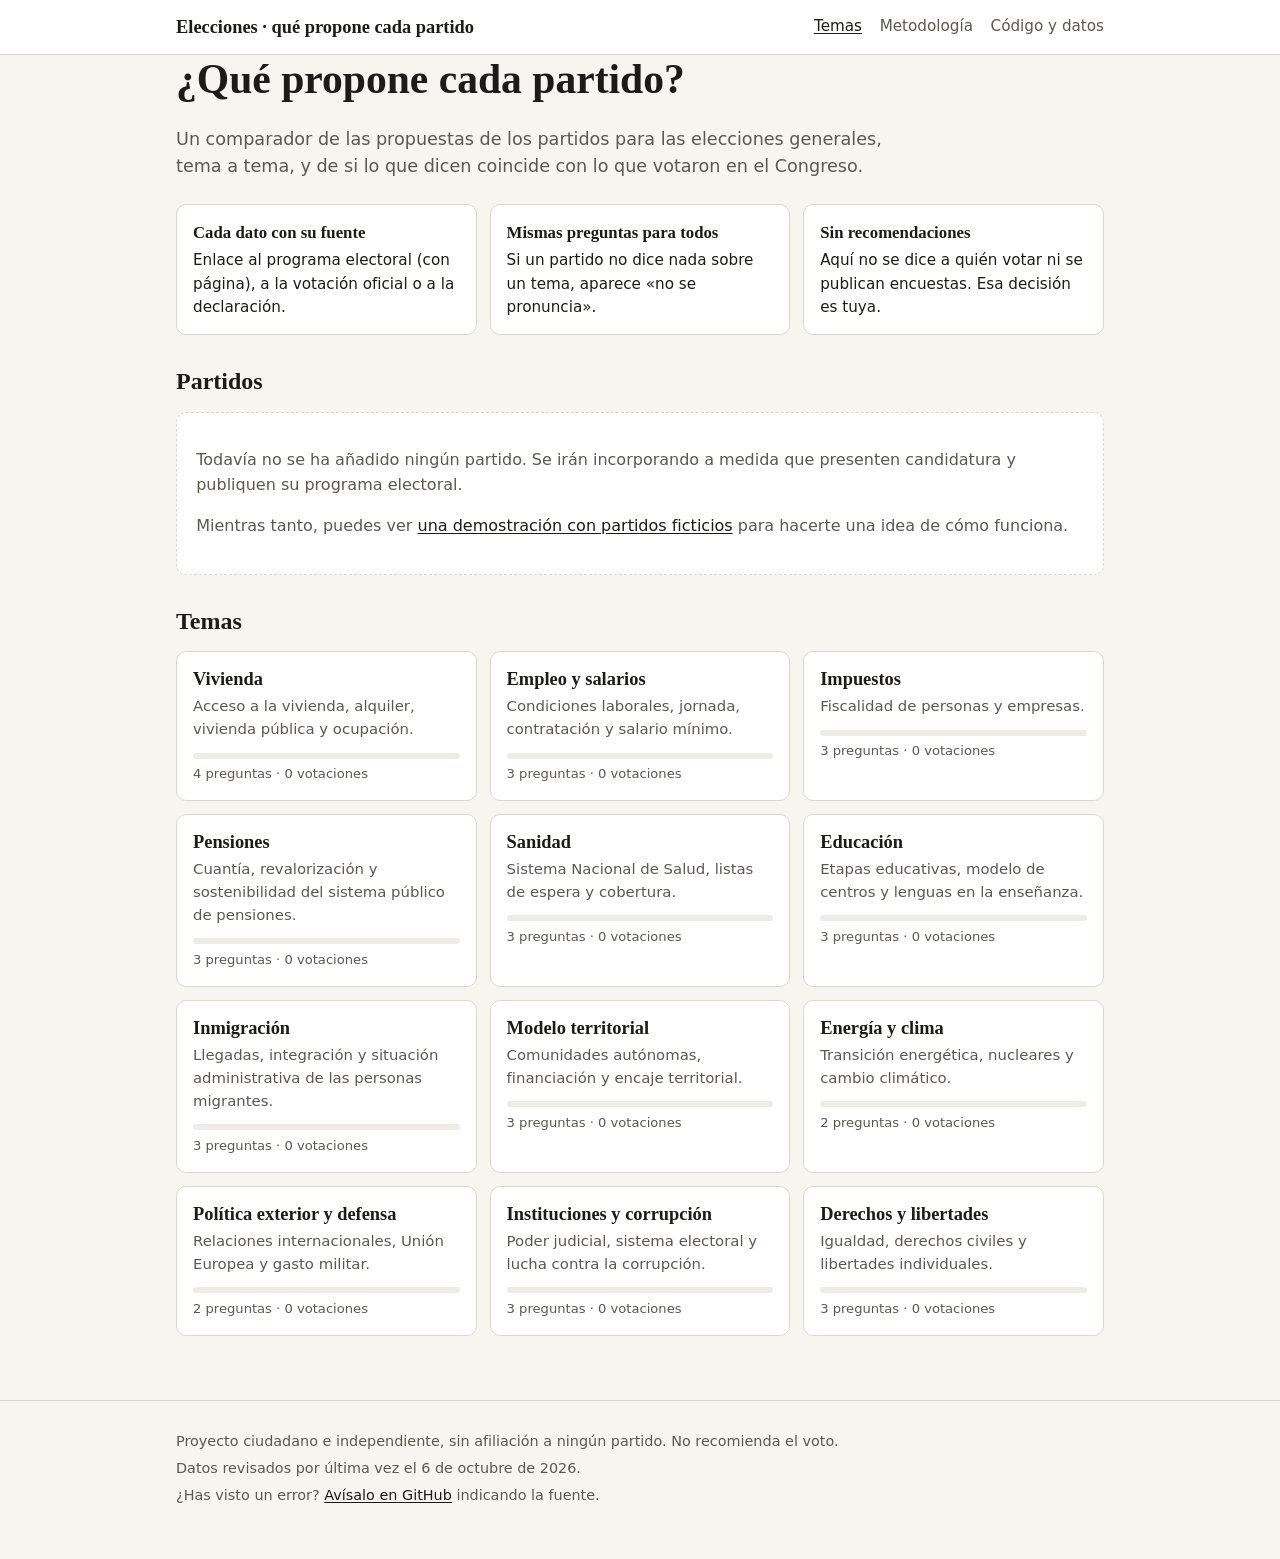
==== index.html @ b11b54ec "Esqueleto del comparador: qué proponen y dicen vs. hacen Web estática (sin dependencias externas) qu" ====
<!doctype html>
<html lang="es">
<head>
  <meta charset="utf-8">
  <meta name="viewport" content="width=device-width, initial-scale=1">
  <title>Elecciones: qué propone cada partido</title>
  <meta name="description" content="Comparador neutral de lo que proponen los partidos para las elecciones generales y de lo que votaron en el Congreso. Cada dato con su fuente.">
  <meta property="og:title" content="Elecciones: qué propone cada partido">
  <meta property="og:description" content="Qué propone cada partido, tema a tema, y si coincide con lo que votó. Cada dato con su fuente.">
  <meta name="color-scheme" content="light dark">
  <link rel="icon" href="data:image/svg+xml,%3Csvg xmlns='http://www.w3.org/2000/svg' viewBox='0 0 32 32'%3E%3Crect x='5' y='12' width='22' height='16' rx='2' fill='%23555'/%3E%3Crect x='12' y='4' width='8' height='12' fill='%23ddd' stroke='%23555' stroke-width='2'/%3E%3C/svg%3E">
  <link rel="stylesheet" href="assets/estilos.css">
  <script type="module" src="assets/app.js"></script>
</head>
<body data-pagina="portada">
  <header class="cabecera">
    <div class="contenedor">
      <a class="marca" href="index.html" data-interno>Elecciones · qué propone cada partido</a>
      <nav class="nav" aria-label="Principal">
        <a href="index.html" data-interno aria-current="page">Temas</a>
        <a href="metodologia.html" data-interno>Metodología</a>
        <a href="https://github.com/gavilanp/elecciones">Código y datos</a>
      </nav>
    </div>
  </header>

  <main class="contenedor">
    <h1>¿Qué propone cada partido?</h1>
    <p class="entradilla">Un comparador de las propuestas de los partidos para las elecciones generales, tema a tema, y de si lo que dicen coincide con lo que votaron en el Congreso.</p>
    <ul class="principios">
      <li><strong>Cada dato con su fuente</strong>Enlace al programa electoral (con página), a la votación oficial o a la declaración.</li>
      <li><strong>Mismas preguntas para todos</strong>Si un partido no dice nada sobre un tema, aparece «no se pronuncia».</li>
      <li><strong>Sin recomendaciones</strong>Aquí no se dice a quién votar ni se publican encuestas. Esa decisión es tuya.</li>
    </ul>
    <div id="contenido"><p class="cargando">Cargando…</p></div>
  </main>

  <footer class="pie">
    <div class="contenedor">
      <p>Proyecto ciudadano e independiente, sin afiliación a ningún partido. No recomienda el voto.</p>
      <p id="actualizado"></p>
      <p>¿Has visto un error? <a href="https://github.com/gavilanp/elecciones/issues">Avísalo en GitHub</a> indicando la fuente.</p>
    </div>
  </footer>
</body>
</html>
---- assets/estilos.css ----
/* Paleta deliberadamente neutra: grises y papel, sin colores asociados a partidos.
   Los únicos colores de partido son los que vienen de datos/partidos.yml. */
:root {
  --fondo: #f7f5f0;
  --superficie: #ffffff;
  --superficie-2: #efece5;
  --tinta: #1c1b19;
  --tinta-suave: #5c5850;
  --borde: #dcd7cc;
  --enlace: #1c1b19;
  --favor: #2f6b45;
  --favor-fondo: #e3efe6;
  --contra: #9a3324;
  --contra-fondo: #f6e2de;
  --matiz: #7a5a12;
  --matiz-fondo: #f4ead2;
  --nada: #6b675f;
  --nada-fondo: #ebe8e1;
  --aviso-fondo: #fff3c4;
  --aviso-borde: #d8b74a;
  --radio: 10px;
  --serif: "Iowan Old Style", "Palatino Linotype", Palatino, Georgia, serif;
  --sans: system-ui, -apple-system, "Segoe UI", Roboto, "Helvetica Neue", Arial, sans-serif;
}

@media (prefers-color-scheme: dark) {
  :root {
    --fondo: #151513;
    --superficie: #1e1d1b;
    --superficie-2: #282724;
    --tinta: #ece9e2;
    --tinta-suave: #a6a198;
    --borde: #3a3834;
    --enlace: #ece9e2;
    --favor: #8cc79f;
    --favor-fondo: #1f3326;
    --contra: #e79a8c;
    --contra-fondo: #3a2220;
    --matiz: #dcbc6e;
    --matiz-fondo: #362d17;
    --nada: #a6a198;
    --nada-fondo: #2a2926;
    --aviso-fondo: #3a3216;
    --aviso-borde: #8a7428;
  }
}

* { box-sizing: border-box; }

html { -webkit-text-size-adjust: 100%; }

body {
  margin: 0;
  background: var(--fondo);
  color: var(--tinta);
  font: 16px/1.55 var(--sans);
}

a { color: var(--enlace); text-underline-offset: 2px; }
a:hover { text-decoration-thickness: 2px; }

h1, h2, h3 { font-family: var(--serif); line-height: 1.2; margin: 0 0 .5em; }
h1 { font-size: clamp(1.8rem, 5vw, 2.6rem); }
h2 { font-size: 1.5rem; margin-top: 2rem; }
h3 { font-size: 1.15rem; }

.contenedor { max-width: 960px; margin: 0 auto; padding: 0 16px; }

/* Cabecera y pie */
.cabecera { border-bottom: 1px solid var(--borde); background: var(--superficie); }
.cabecera .contenedor { display: flex; align-items: center; justify-content: space-between; gap: 1rem; padding-block: .8rem; flex-wrap: wrap; }
.marca { font-family: var(--serif); font-weight: 700; font-size: 1.15rem; text-decoration: none; }
.nav { display: flex; gap: 1.1rem; font-size: .95rem; }
.nav a { text-decoration: none; color: var(--tinta-suave); }
.nav a:hover, .nav a[aria-current="page"] { color: var(--tinta); text-decoration: underline; }

.pie { margin-top: 4rem; border-top: 1px solid var(--borde); padding: 1.5rem 0 3rem; color: var(--tinta-suave); font-size: .9rem; }
.pie p { margin: .3rem 0; }

main { padding-top: 2rem; }

.entradilla { font-size: 1.1rem; color: var(--tinta-suave); max-width: 46rem; }

/* Avisos */
.aviso { background: var(--aviso-fondo); border: 1px solid var(--aviso-borde); border-radius: var(--radio); padding: .8rem 1rem; margin: 1rem 0; }
.aviso p { margin: .2rem 0; }
.banda-demo { background: var(--aviso-fondo); border-bottom: 1px solid var(--aviso-borde); text-align: center; padding: .5rem 16px; font-weight: 600; font-size: .95rem; }

/* Principios */
.principios { display: grid; grid-template-columns: repeat(auto-fit, minmax(200px, 1fr)); gap: .8rem; margin: 1.5rem 0; padding: 0; list-style: none; }
.principios li { background: var(--superficie); border: 1px solid var(--borde); border-radius: var(--radio); padding: .9rem 1rem; font-size: .95rem; }
.principios strong { display: block; font-family: var(--serif); font-size: 1.05rem; margin-bottom: .2rem; }

/* Rejilla de temas */
.temas { display: grid; grid-template-columns: repeat(auto-fill, minmax(260px, 1fr)); gap: .8rem; padding: 0; list-style: none; }
.tarjeta-tema { display: block; height: 100%; background: var(--superficie); border: 1px solid var(--borde); border-radius: var(--radio); padding: 1rem; text-decoration: none; transition: border-color .15s; }
.tarjeta-tema:hover { border-color: var(--tinta-suave); }
.tarjeta-tema h3 { margin-bottom: .3rem; }
.tarjeta-tema p { margin: 0 0 .7rem; color: var(--tinta-suave); font-size: .93rem; }
.progreso { height: 6px; background: var(--superficie-2); border-radius: 3px; overflow: hidden; }
.progreso span { display: block; height: 100%; background: var(--tinta-suave); }
.progreso-texto { font-size: .82rem; color: var(--tinta-suave); margin-top: .35rem; }

/* Partidos */
.partidos { display: flex; flex-wrap: wrap; gap: .5rem; padding: 0; list-style: none; }
.punto { display: inline-block; width: .7em; height: .7em; border-radius: 50%; flex: none; }

.filtro { display: flex; flex-wrap: wrap; gap: .4rem; margin: 1rem 0 0; align-items: center; }
.filtro-titulo { font-size: .85rem; color: var(--tinta-suave); margin-right: .2rem; }
.chip { display: inline-flex; align-items: center; gap: .4rem; border: 1px solid var(--borde); background: var(--superficie); color: var(--tinta); border-radius: 999px; padding: .3rem .75rem; font: inherit; font-size: .9rem; cursor: pointer; }
.chip[aria-pressed="false"] { opacity: .45; text-decoration: line-through; }
.chip:focus-visible, .tarjeta-tema:focus-visible { outline: 2px solid var(--tinta); outline-offset: 2px; }

/* Pestañas de sección dentro del tema */
.indice-tema { display: flex; gap: 1rem; flex-wrap: wrap; font-size: .95rem; margin-top: 1rem; }

/* Matriz resumen */
.matriz-envoltorio { overflow-x: auto; border: 1px solid var(--borde); border-radius: var(--radio); background: var(--superficie); margin-top: 1rem; }
.matriz { border-collapse: collapse; width: 100%; font-size: .9rem; }
.matriz th, .matriz td { padding: .55rem .6rem; border-bottom: 1px solid var(--borde); text-align: center; vertical-align: middle; }
.matriz tr:last-child td, .matriz tr:last-child th { border-bottom: 0; }
.matriz thead th { font-weight: 600; white-space: nowrap; background: var(--superficie-2); }
.matriz tbody th { text-align: left; font-weight: 400; min-width: 14rem; }
.matriz tbody th a { text-decoration: none; }
.matriz tbody th a:hover { text-decoration: underline; }

/* Insignias de postura / voto */
.insignia { display: inline-flex; align-items: center; gap: .3rem; padding: .12rem .55rem; border-radius: 999px; font-size: .82rem; font-weight: 600; white-space: nowrap; }
.insignia.favor { color: var(--favor); background: var(--favor-fondo); }
.insignia.contra { color: var(--contra); background: var(--contra-fondo); }
.insignia.matiz { color: var(--matiz); background: var(--matiz-fondo); }
.insignia.nada { color: var(--nada); background: var(--nada-fondo); }
.insignia.pendiente { color: var(--tinta-suave); background: transparent; border: 1px dashed var(--borde); font-weight: 400; }

/* Tarjetas de pregunta y votación */
.bloque { background: var(--superficie); border: 1px solid var(--borde); border-radius: var(--radio); padding: 1.1rem 1.1rem .4rem; margin: 1rem 0; scroll-margin-top: 1rem; }
.bloque:target { border-color: var(--tinta); box-shadow: 0 0 0 1px var(--tinta); }
.bloque-cabecera { display: flex; justify-content: space-between; gap: .8rem; align-items: baseline; }
.bloque-cabecera h3 { margin: 0 0 .4rem; }
.enlace-ancla { font-size: .85rem; color: var(--tinta-suave); text-decoration: none; flex: none; }
.meta-bloque { color: var(--tinta-suave); font-size: .88rem; margin: 0 0 .6rem; }
.descripcion-bloque { margin: 0 0 .6rem; }

.filas { list-style: none; padding: 0; margin: .4rem 0 0; }
.fila { display: grid; grid-template-columns: 9rem 1fr; gap: .4rem 1rem; padding: .8rem 0; border-top: 1px solid var(--borde); }
.fila-partido { display: flex; align-items: center; gap: .45rem; font-weight: 600; }
.fila-cuerpo { min-width: 0; }
.fila-cuerpo p { margin: .3rem 0; }
.fila-cuerpo .insignia { margin-right: .3rem; }
.cita { margin: .5rem 0; padding: .1rem 0 .1rem .8rem; border-left: 3px solid var(--borde); font-family: var(--serif); font-style: italic; color: var(--tinta); }
.fuente { font-size: .85rem; color: var(--tinta-suave); }
.fuente a { color: var(--tinta-suave); }
.sin-datos { color: var(--tinta-suave); font-style: italic; }
.nota { font-size: .88rem; color: var(--tinta-suave); }

.comparacion { display: flex; flex-wrap: wrap; gap: .35rem .5rem; align-items: center; font-size: .9rem; }
.comparacion .etiqueta { color: var(--tinta-suave); }
.coincide { font-weight: 600; }
.coincide.si { color: var(--favor); }
.coincide.no { color: var(--contra); }
.coincide.parcial { color: var(--matiz); }

.vacio { margin-top: 1rem; background: var(--superficie); border: 1px dashed var(--borde); border-radius: var(--radio); padding: 1.2rem; color: var(--tinta-suave); }

.navegacion-temas { display: flex; justify-content: space-between; gap: 1rem; margin-top: 2.5rem; flex-wrap: wrap; }

/* Metodología */
.prosa { max-width: 46rem; }
.prosa li { margin: .3rem 0; }
.prosa table { border-collapse: collapse; margin: 1rem 0; font-size: .93rem; }
.prosa th, .prosa td { border: 1px solid var(--borde); padding: .4rem .7rem; text-align: left; vertical-align: top; }

.cargando { color: var(--tinta-suave); }

@media (max-width: 600px) {
  .fila { grid-template-columns: 1fr; }
  .matriz tbody th { min-width: 11rem; }
  .bloque { padding-inline: .9rem; }
}
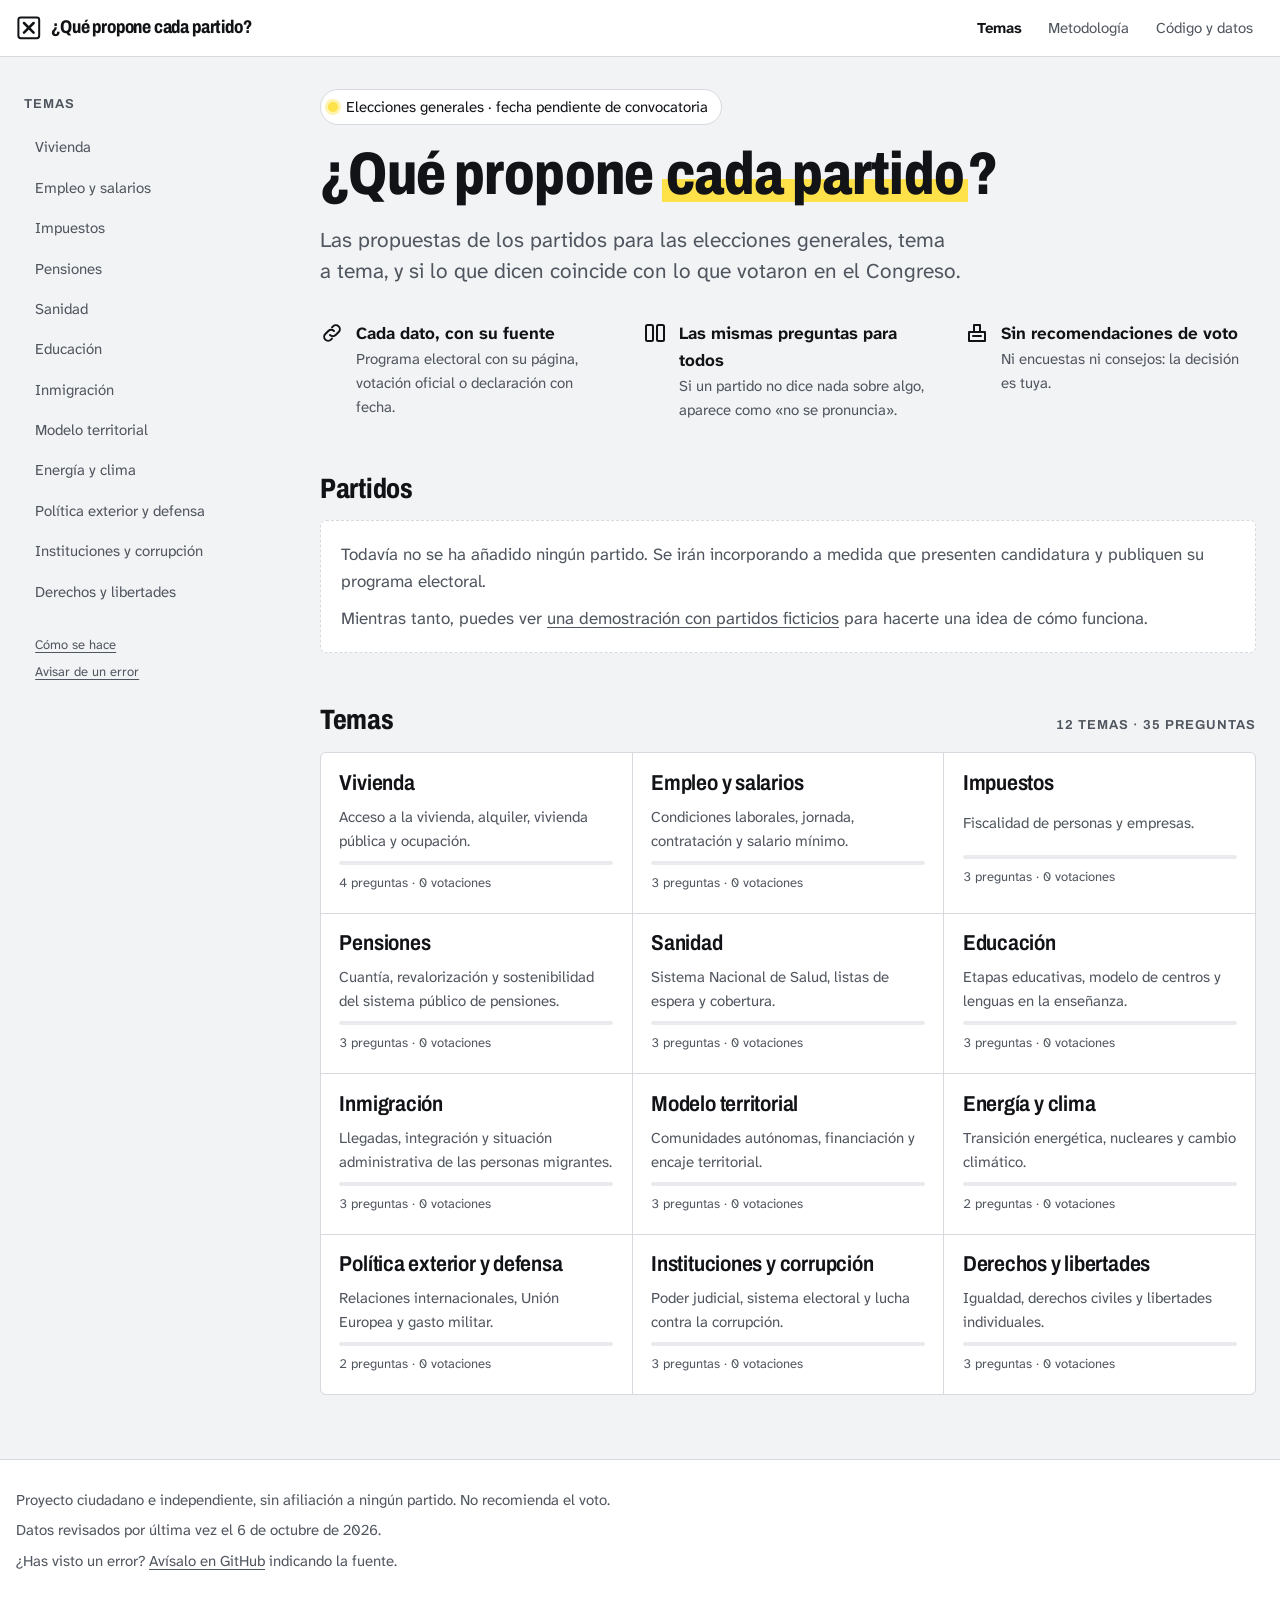
==== commit efb2e6df: "Rediseño: identidad propia y versiones para ordenador y móvil - Identidad «papeleta»: papel blanco, " ====
--- a/index.html
+++ b/index.html
@@ -2,20 +2,34 @@
 <html lang="es">
 <head>
   <meta charset="utf-8">
-  <meta name="viewport" content="width=device-width, initial-scale=1">
-  <title>Elecciones: qué propone cada partido</title>
-  <meta name="description" content="Comparador neutral de lo que proponen los partidos para las elecciones generales y de lo que votaron en el Congreso. Cada dato con su fuente.">
-  <meta property="og:title" content="Elecciones: qué propone cada partido">
-  <meta property="og:description" content="Qué propone cada partido, tema a tema, y si coincide con lo que votó. Cada dato con su fuente.">
+  <meta name="viewport" content="width=device-width, initial-scale=1, viewport-fit=cover">
+  <title>¿Qué propone cada partido?</title>
+  <meta name="description" content="Compara, tema a tema, qué propone cada partido en las elecciones generales y si coincide con lo que votó en el Congreso. Cada dato con su fuente.">
   <meta name="color-scheme" content="light dark">
-  <link rel="icon" href="data:image/svg+xml,%3Csvg xmlns='http://www.w3.org/2000/svg' viewBox='0 0 32 32'%3E%3Crect x='5' y='12' width='22' height='16' rx='2' fill='%23555'/%3E%3Crect x='12' y='4' width='8' height='12' fill='%23ddd' stroke='%23555' stroke-width='2'/%3E%3C/svg%3E">
+  <meta name="theme-color" content="#ffffff" media="(prefers-color-scheme: light)">
+  <meta name="theme-color" content="#181b1f" media="(prefers-color-scheme: dark)">
+  <meta property="og:type" content="website">
+  <meta property="og:locale" content="es_ES">
+  <meta property="og:site_name" content="¿Qué propone cada partido?">
+  <meta property="og:title" content="¿Qué propone cada partido?">
+  <meta property="og:description" content="Compara, tema a tema, qué propone cada partido en las elecciones generales y si coincide con lo que votó en el Congreso. Cada dato con su fuente.">
+  <meta property="og:image" content="https://gavilanp.github.io/elecciones/assets/og.png">
+  <meta property="og:image:width" content="1200">
+  <meta property="og:image:height" content="630">
+  <meta property="og:image:alt" content="¿Qué propone cada partido? Comparador de programas electorales con fuentes.">
+  <meta name="twitter:card" content="summary_large_image">
+  <link rel="icon" href="assets/iconos/icono.svg" type="image/svg+xml">
+  <link rel="apple-touch-icon" href="assets/iconos/apple-touch-icon.png">
+  <link rel="manifest" href="manifest.webmanifest">
+  <link rel="preload" href="assets/fuentes/archivo.woff2" as="font" type="font/woff2" crossorigin>
+  <link rel="preload" href="assets/fuentes/atkinson.woff2" as="font" type="font/woff2" crossorigin>
   <link rel="stylesheet" href="assets/estilos.css">
   <script type="module" src="assets/app.js"></script>
 </head>
 <body data-pagina="portada">
-  <header class="cabecera">
-    <div class="contenedor">
-      <a class="marca" href="index.html" data-interno>Elecciones · qué propone cada partido</a>
+  <header class="barra">
+    <div class="barra-interior">
+      <a class="marca" href="index.html" data-interno><svg class="marca-icono" viewBox="0 0 32 32" aria-hidden="true"><rect x="3" y="3" width="26" height="26" rx="3" fill="var(--hoja)" stroke="currentColor" stroke-width="2.5"/><path d="M10 10l12 12M22 10L10 22" stroke="currentColor" stroke-width="3.2" stroke-linecap="round"/></svg><span>¿Qué propone cada partido?</span></a>
       <nav class="nav" aria-label="Principal">
         <a href="index.html" data-interno aria-current="page">Temas</a>
         <a href="metodologia.html" data-interno>Metodología</a>
@@ -24,23 +38,52 @@
     </div>
   </header>
 
-  <main class="contenedor">
-    <h1>¿Qué propone cada partido?</h1>
-    <p class="entradilla">Un comparador de las propuestas de los partidos para las elecciones generales, tema a tema, y de si lo que dicen coincide con lo que votaron en el Congreso.</p>
-    <ul class="principios">
-      <li><strong>Cada dato con su fuente</strong>Enlace al programa electoral (con página), a la votación oficial o a la declaración.</li>
-      <li><strong>Mismas preguntas para todos</strong>Si un partido no dice nada sobre un tema, aparece «no se pronuncia».</li>
-      <li><strong>Sin recomendaciones</strong>Aquí no se dice a quién votar ni se publican encuestas. Esa decisión es tuya.</li>
-    </ul>
-    <div id="contenido"><p class="cargando">Cargando…</p></div>
-  </main>
+  <div class="marco">
+    <aside class="lateral" aria-label="Temas">
+      <span class="antetitulo">Temas</span>
+      <div id="lateral-temas"></div>
+      <div class="lateral-pie">
+        <a href="metodologia.html" data-interno>Cómo se hace</a>
+        <a href="https://github.com/gavilanp/elecciones/issues">Avisar de un error</a>
+      </div>
+    </aside>
+
+    <main class="principal">
+      <header class="portada-cabecera">
+        <p class="estado" id="estado" hidden></p>
+        <h1>¿Qué propone <span class="marcado">cada partido</span>?</h1>
+        <p class="entradilla">Las propuestas de los partidos para las elecciones generales, tema a tema, y si lo que dicen coincide con lo que votaron en el Congreso.</p>
+      </header>
+      <ul class="principios">
+        <li><svg viewBox="0 0 24 24" fill="none" stroke="currentColor" stroke-width="2" stroke-linecap="round" stroke-linejoin="round" aria-hidden="true"><path d="M10 14a4 4 0 0 0 5.66 0l3-3a4 4 0 0 0-5.66-5.66l-1 1"/><path d="M14 10a4 4 0 0 0-5.66 0l-3 3a4 4 0 0 0 5.66 5.66l1-1"/></svg><span><strong>Cada dato, con su fuente</strong>Programa electoral con su página, votación oficial o declaración con fecha.</span></li>
+        <li><svg viewBox="0 0 24 24" fill="none" stroke="currentColor" stroke-width="2" stroke-linecap="round" aria-hidden="true"><rect x="3" y="4" width="7" height="16" rx="1.5"/><rect x="14" y="4" width="7" height="16" rx="1.5"/></svg><span><strong>Las mismas preguntas para todos</strong>Si un partido no dice nada sobre algo, aparece como «no se pronuncia».</span></li>
+        <li><svg viewBox="0 0 24 24" fill="none" stroke="currentColor" stroke-width="2" stroke-linecap="round" stroke-linejoin="round" aria-hidden="true"><path d="M4 11h16v9H4z"/><path d="M9 11V4h6v7"/><path d="M8 15h8"/></svg><span><strong>Sin recomendaciones de voto</strong>Ni encuestas ni consejos: la decisión es tuya.</span></li>
+      </ul>
+      <div id="contenido"><p class="cargando">Cargando…</p></div>
+    </main>
+  </div>
 
   <footer class="pie">
-    <div class="contenedor">
+    <div class="pie-interior">
       <p>Proyecto ciudadano e independiente, sin afiliación a ningún partido. No recomienda el voto.</p>
       <p id="actualizado"></p>
       <p>¿Has visto un error? <a href="https://github.com/gavilanp/elecciones/issues">Avísalo en GitHub</a> indicando la fuente.</p>
     </div>
   </footer>
+
+  <nav class="tabbar" aria-label="Navegación">
+    <a href="index.html" data-interno aria-current="page"><svg viewBox="0 0 24 24" fill="none" stroke="currentColor" stroke-width="2" stroke-linecap="round" stroke-linejoin="round" aria-hidden="true"><path d="M3 10.5 12 3l9 7.5"/><path d="M5 9.5V21h14V9.5"/></svg>Inicio</a>
+    <button type="button" data-accion="temas"><svg viewBox="0 0 24 24" fill="none" stroke="currentColor" stroke-width="2" stroke-linecap="round" aria-hidden="true"><path d="M8 6h13M8 12h13M8 18h13"/><circle cx="3.5" cy="6" r="1" fill="currentColor"/><circle cx="3.5" cy="12" r="1" fill="currentColor"/><circle cx="3.5" cy="18" r="1" fill="currentColor"/></svg>Temas</button>
+    <a href="metodologia.html" data-interno><svg viewBox="0 0 24 24" fill="none" stroke="currentColor" stroke-width="2" stroke-linecap="round" stroke-linejoin="round" aria-hidden="true"><path d="M4 4.5A1.5 1.5 0 0 1 5.5 3H20v15H5.5A1.5 1.5 0 0 0 4 19.5z"/><path d="M4 19.5A1.5 1.5 0 0 0 5.5 21H20v-3"/><path d="M8 8h8M8 12h5"/></svg>Método</a>
+    <button type="button" data-accion="compartir"><svg viewBox="0 0 24 24" fill="none" stroke="currentColor" stroke-width="2" stroke-linecap="round" stroke-linejoin="round" aria-hidden="true"><path d="M12 3v12"/><path d="m7 8 5-5 5 5"/><path d="M5 13v6a2 2 0 0 0 2 2h10a2 2 0 0 0 2-2v-6"/></svg>Compartir</button>
+  </nav>
+
+  <dialog class="dialogo" id="dialogo-temas" aria-labelledby="dialogo-temas-titulo">
+    <div class="dialogo-cabecera">
+      <h2 id="dialogo-temas-titulo" class="antetitulo">Temas</h2>
+      <button type="button" class="boton-cerrar">Cerrar</button>
+    </div>
+    <div id="dialogo-temas-lista"></div>
+  </dialog>
 </body>
 </html>
--- a/assets/estilos.css
+++ b/assets/estilos.css
@@ -1,179 +1,522 @@
-/* Paleta deliberadamente neutra: grises y papel, sin colores asociados a partidos.
-   Los únicos colores de partido son los que vienen de datos/partidos.yml. */
+/* Concepto: «la papeleta». Papel blanco, tinta negra y un único acento: amarillo subrayador,
+   como quien estudia los programas con un marcador. Ningún color de la interfaz es de partido;
+   los únicos colores de partido vienen de datos/partidos.yml.
+   Disposición: en ordenador, índice de temas fijo a la izquierda y partidos lado a lado;
+   en móvil, tarjetas apiladas y barra de navegación inferior al alcance del pulgar. */
+
+@font-face {
+  font-family: "Archivo";
+  src: url("fuentes/archivo.woff2") format("woff2");
+  font-weight: 100 900;
+  font-stretch: 62% 125%;
+  font-display: swap;
+}
+@font-face {
+  font-family: "Atkinson Hyperlegible Next";
+  src: url("fuentes/atkinson.woff2") format("woff2");
+  font-weight: 200 800;
+  font-style: normal;
+  font-display: swap;
+}
+@font-face {
+  font-family: "Atkinson Hyperlegible Next";
+  src: url("fuentes/atkinson-cursiva.woff2") format("woff2");
+  font-weight: 200 800;
+  font-style: italic;
+  font-display: swap;
+}
+
 :root {
-  --fondo: #f7f5f0;
-  --superficie: #ffffff;
-  --superficie-2: #efece5;
-  --tinta: #1c1b19;
-  --tinta-suave: #5c5850;
-  --borde: #dcd7cc;
-  --enlace: #1c1b19;
-  --favor: #2f6b45;
-  --favor-fondo: #e3efe6;
-  --contra: #9a3324;
-  --contra-fondo: #f6e2de;
-  --matiz: #7a5a12;
-  --matiz-fondo: #f4ead2;
-  --nada: #6b675f;
-  --nada-fondo: #ebe8e1;
-  --aviso-fondo: #fff3c4;
-  --aviso-borde: #d8b74a;
-  --radio: 10px;
-  --serif: "Iowan Old Style", "Palatino Linotype", Palatino, Georgia, serif;
-  --sans: system-ui, -apple-system, "Segoe UI", Roboto, "Helvetica Neue", Arial, sans-serif;
+  --papel: #f2f3f5;
+  --hoja: #ffffff;
+  --hoja-2: #e9ebee;
+  --tinta: #111316;
+  --tinta-2: #50565f;
+  --linea: #d6d9de;
+  --marcador: #ffe14a;
+  --marcador-suave: #fff3b0;
+  --sobre-marcador: #111316;
+
+  --favor: #1f6b3e;
+  --favor-fondo: #ddefe3;
+  --contra: #a3291b;
+  --contra-fondo: #f8e0dc;
+  --matiz: #7b5600;
+  --matiz-fondo: #f6ead0;
+  --nada: #5d636b;
+  --nada-fondo: #e6e8eb;
+
+  --f-titular: "Archivo", "Arial Narrow", "Helvetica Neue", Arial, sans-serif;
+  --f-texto: "Atkinson Hyperlegible Next", system-ui, -apple-system, "Segoe UI", Roboto, Arial, sans-serif;
+
+  --t-xs: .8125rem;
+  --t-s: .9375rem;
+  --t-m: 1.0625rem;
+  --t-l: 1.3125rem;
+  --t-xl: 1.75rem;
+  --t-xxl: clamp(2.25rem, 6vw, 3.75rem);
+
+  --radio: 6px;
+  --alto-barra: 3.5rem;
+  --alto-tabbar: 4rem;
+  --ancho-lateral: 16rem;
+  color-scheme: light;
 }
 
 @media (prefers-color-scheme: dark) {
-  :root {
-    --fondo: #151513;
-    --superficie: #1e1d1b;
-    --superficie-2: #282724;
-    --tinta: #ece9e2;
-    --tinta-suave: #a6a198;
-    --borde: #3a3834;
-    --enlace: #ece9e2;
-    --favor: #8cc79f;
-    --favor-fondo: #1f3326;
-    --contra: #e79a8c;
-    --contra-fondo: #3a2220;
-    --matiz: #dcbc6e;
-    --matiz-fondo: #362d17;
-    --nada: #a6a198;
-    --nada-fondo: #2a2926;
-    --aviso-fondo: #3a3216;
-    --aviso-borde: #8a7428;
+  :root:not([data-theme="light"]) {
+    --papel: #0f1113;
+    --hoja: #181b1f;
+    --hoja-2: #22262b;
+    --tinta: #eef0f2;
+    --tinta-2: #a5abb3;
+    --linea: #33383f;
+    --marcador: #f2d23c;
+    --marcador-suave: #3b3416;
+    --sobre-marcador: #111316;
+    --favor: #86d0a1;
+    --favor-fondo: #19301f;
+    --contra: #f19b8d;
+    --contra-fondo: #3a1d19;
+    --matiz: #e3c06a;
+    --matiz-fondo: #342a12;
+    --nada: #a5abb3;
+    --nada-fondo: #262a30;
+    color-scheme: dark;
   }
 }
+:root[data-theme="dark"] {
+  --papel: #0f1113;
+  --hoja: #181b1f;
+  --hoja-2: #22262b;
+  --tinta: #eef0f2;
+  --tinta-2: #a5abb3;
+  --linea: #33383f;
+  --marcador: #f2d23c;
+  --marcador-suave: #3b3416;
+  --sobre-marcador: #111316;
+  --favor: #86d0a1;
+  --favor-fondo: #19301f;
+  --contra: #f19b8d;
+  --contra-fondo: #3a1d19;
+  --matiz: #e3c06a;
+  --matiz-fondo: #342a12;
+  --nada: #a5abb3;
+  --nada-fondo: #262a30;
+  color-scheme: dark;
+}
+
+/* ── Base ─────────────────────────────────────────────────────────────────── */
 
 * { box-sizing: border-box; }
-
-html { -webkit-text-size-adjust: 100%; }
-
+html { -webkit-text-size-adjust: 100%; scroll-padding-top: calc(var(--alto-barra) + 4.5rem); }
 body {
   margin: 0;
-  background: var(--fondo);
+  background: var(--papel);
   color: var(--tinta);
-  font: 16px/1.55 var(--sans);
-}
-
-a { color: var(--enlace); text-underline-offset: 2px; }
+  font: 400 var(--t-m)/1.6 var(--f-texto);
+  -webkit-font-smoothing: antialiased;
+}
+img, svg { max-width: 100%; }
+a { color: inherit; text-decoration-thickness: 1px; text-underline-offset: 3px; }
 a:hover { text-decoration-thickness: 2px; }
-
-h1, h2, h3 { font-family: var(--serif); line-height: 1.2; margin: 0 0 .5em; }
-h1 { font-size: clamp(1.8rem, 5vw, 2.6rem); }
-h2 { font-size: 1.5rem; margin-top: 2rem; }
-h3 { font-size: 1.15rem; }
-
-.contenedor { max-width: 960px; margin: 0 auto; padding: 0 16px; }
-
-/* Cabecera y pie */
-.cabecera { border-bottom: 1px solid var(--borde); background: var(--superficie); }
-.cabecera .contenedor { display: flex; align-items: center; justify-content: space-between; gap: 1rem; padding-block: .8rem; flex-wrap: wrap; }
-.marca { font-family: var(--serif); font-weight: 700; font-size: 1.15rem; text-decoration: none; }
-.nav { display: flex; gap: 1.1rem; font-size: .95rem; }
-.nav a { text-decoration: none; color: var(--tinta-suave); }
-.nav a:hover, .nav a[aria-current="page"] { color: var(--tinta); text-decoration: underline; }
-
-.pie { margin-top: 4rem; border-top: 1px solid var(--borde); padding: 1.5rem 0 3rem; color: var(--tinta-suave); font-size: .9rem; }
-.pie p { margin: .3rem 0; }
-
-main { padding-top: 2rem; }
-
-.entradilla { font-size: 1.1rem; color: var(--tinta-suave); max-width: 46rem; }
-
-/* Avisos */
-.aviso { background: var(--aviso-fondo); border: 1px solid var(--aviso-borde); border-radius: var(--radio); padding: .8rem 1rem; margin: 1rem 0; }
-.aviso p { margin: .2rem 0; }
-.banda-demo { background: var(--aviso-fondo); border-bottom: 1px solid var(--aviso-borde); text-align: center; padding: .5rem 16px; font-weight: 600; font-size: .95rem; }
-
-/* Principios */
-.principios { display: grid; grid-template-columns: repeat(auto-fit, minmax(200px, 1fr)); gap: .8rem; margin: 1.5rem 0; padding: 0; list-style: none; }
-.principios li { background: var(--superficie); border: 1px solid var(--borde); border-radius: var(--radio); padding: .9rem 1rem; font-size: .95rem; }
-.principios strong { display: block; font-family: var(--serif); font-size: 1.05rem; margin-bottom: .2rem; }
-
-/* Rejilla de temas */
-.temas { display: grid; grid-template-columns: repeat(auto-fill, minmax(260px, 1fr)); gap: .8rem; padding: 0; list-style: none; }
-.tarjeta-tema { display: block; height: 100%; background: var(--superficie); border: 1px solid var(--borde); border-radius: var(--radio); padding: 1rem; text-decoration: none; transition: border-color .15s; }
-.tarjeta-tema:hover { border-color: var(--tinta-suave); }
-.tarjeta-tema h3 { margin-bottom: .3rem; }
-.tarjeta-tema p { margin: 0 0 .7rem; color: var(--tinta-suave); font-size: .93rem; }
-.progreso { height: 6px; background: var(--superficie-2); border-radius: 3px; overflow: hidden; }
-.progreso span { display: block; height: 100%; background: var(--tinta-suave); }
-.progreso-texto { font-size: .82rem; color: var(--tinta-suave); margin-top: .35rem; }
-
-/* Partidos */
-.partidos { display: flex; flex-wrap: wrap; gap: .5rem; padding: 0; list-style: none; }
-.punto { display: inline-block; width: .7em; height: .7em; border-radius: 50%; flex: none; }
-
-.filtro { display: flex; flex-wrap: wrap; gap: .4rem; margin: 1rem 0 0; align-items: center; }
-.filtro-titulo { font-size: .85rem; color: var(--tinta-suave); margin-right: .2rem; }
-.chip { display: inline-flex; align-items: center; gap: .4rem; border: 1px solid var(--borde); background: var(--superficie); color: var(--tinta); border-radius: 999px; padding: .3rem .75rem; font: inherit; font-size: .9rem; cursor: pointer; }
-.chip[aria-pressed="false"] { opacity: .45; text-decoration: line-through; }
-.chip:focus-visible, .tarjeta-tema:focus-visible { outline: 2px solid var(--tinta); outline-offset: 2px; }
-
-/* Pestañas de sección dentro del tema */
-.indice-tema { display: flex; gap: 1rem; flex-wrap: wrap; font-size: .95rem; margin-top: 1rem; }
+:focus-visible { outline: 3px solid var(--marcador); outline-offset: 2px; border-radius: 2px; }
+::selection { background: var(--marcador); color: var(--sobre-marcador); }
+
+h1, h2, h3 {
+  font-family: var(--f-titular);
+  font-stretch: 78%;
+  line-height: 1.08;
+  letter-spacing: -.01em;
+  text-wrap: balance;
+  margin: 0;
+}
+h1 { font-size: var(--t-xxl); font-weight: 800; }
+h2 { font-size: var(--t-xl); font-weight: 750; }
+h3 { font-size: var(--t-l); font-weight: 650; font-stretch: 85%; line-height: 1.2; }
+p { margin: 0; }
+
+.antetitulo {
+  font-family: var(--f-titular);
+  font-stretch: 100%;
+  font-size: var(--t-xs);
+  font-weight: 650;
+  letter-spacing: .08em;
+  text-transform: uppercase;
+  color: var(--tinta-2);
+}
+.marcado {
+  background: linear-gradient(transparent 58%, var(--marcador) 58%, var(--marcador) 92%, transparent 92%);
+  padding-inline: .06em;
+  box-decoration-break: clone;
+  -webkit-box-decoration-break: clone;
+}
+.oculto-visual { position: absolute; width: 1px; height: 1px; overflow: hidden; clip: rect(0 0 0 0); white-space: nowrap; }
+
+/* ── Barra superior ───────────────────────────────────────────────────────── */
+
+.barra {
+  position: sticky;
+  top: 0;
+  z-index: 20;
+  background: var(--hoja);
+  border-bottom: 1px solid var(--linea);
+}
+.barra-interior {
+  display: flex;
+  align-items: center;
+  justify-content: space-between;
+  gap: 1rem;
+  min-height: var(--alto-barra);
+  padding-inline: 16px;
+  max-width: 84rem;
+  margin: 0 auto;
+}
+.marca {
+  display: inline-flex;
+  align-items: center;
+  gap: .6rem;
+  text-decoration: none;
+  font-family: var(--f-titular);
+  font-stretch: 80%;
+  font-weight: 750;
+  font-size: 1.15rem;
+  letter-spacing: -.01em;
+}
+.marca-icono { width: 1.6rem; height: 1.6rem; flex: none; }
+.nav { display: flex; gap: .25rem; }
+.nav a {
+  text-decoration: none;
+  font-size: var(--t-s);
+  color: var(--tinta-2);
+  padding: .4rem .7rem;
+  border-radius: var(--radio);
+}
+.nav a:hover { color: var(--tinta); background: var(--hoja-2); }
+.nav a[aria-current="page"] { color: var(--tinta); font-weight: 700; }
+
+.banda-demo {
+  background: var(--marcador);
+  color: var(--sobre-marcador);
+  text-align: center;
+  padding: .45rem 16px;
+  font-size: var(--t-s);
+  font-weight: 700;
+}
+
+/* ── Marco general: lateral + contenido ───────────────────────────────────── */
+
+.marco {
+  max-width: 84rem;
+  margin: 0 auto;
+  padding-inline: 16px;
+  display: grid;
+  grid-template-columns: minmax(0, 1fr);
+  gap: 2.5rem;
+}
+.lateral { display: none; }
+.principal { min-width: 0; padding-block: 2rem 4rem; }
+
+@media (min-width: 64rem) {
+  .marco { grid-template-columns: var(--ancho-lateral) minmax(0, 1fr); padding-inline: 24px; }
+  .lateral {
+    display: block;
+    position: sticky;
+    top: var(--alto-barra);
+    align-self: start;
+    max-height: calc(100vh - var(--alto-barra));
+    overflow-y: auto;
+    padding-block: 2rem;
+  }
+}
+
+.indice-temas { list-style: none; margin: .75rem 0 0; padding: 0; display: grid; gap: 2px; }
+.indice-temas a {
+  display: grid;
+  grid-template-columns: minmax(0, 1fr) auto;
+  align-items: center;
+  gap: .5rem;
+  text-decoration: none;
+  padding: .45rem .7rem;
+  border-radius: var(--radio);
+  font-size: var(--t-s);
+  color: var(--tinta-2);
+}
+.indice-temas a:hover { background: var(--hoja-2); color: var(--tinta); }
+.indice-temas a[aria-current="page"] { background: var(--hoja); color: var(--tinta); font-weight: 700; box-shadow: inset 3px 0 0 var(--marcador); }
+.indice-temas .cifra { font-size: var(--t-xs); font-variant-numeric: tabular-nums; color: var(--tinta-2); font-weight: 400; }
+.lateral-pie { margin-top: 1.5rem; padding: 0 .7rem; font-size: var(--t-xs); color: var(--tinta-2); display: grid; gap: .4rem; }
+
+/* ── Barra inferior (móvil) ───────────────────────────────────────────────── */
+
+.tabbar { display: none; }
+@media (max-width: 47.99rem) {
+  .nav { display: none; }
+  body { padding-bottom: calc(var(--alto-tabbar) + env(safe-area-inset-bottom, 0px)); }
+  .tabbar {
+    display: grid;
+    grid-template-columns: repeat(4, 1fr);
+    position: fixed;
+    inset: auto 0 0 0;
+    z-index: 30;
+    background: var(--hoja);
+    border-top: 1px solid var(--linea);
+    padding-bottom: env(safe-area-inset-bottom, 0px);
+  }
+  .tabbar a, .tabbar button {
+    display: flex;
+    flex-direction: column;
+    align-items: center;
+    justify-content: center;
+    gap: .15rem;
+    min-height: var(--alto-tabbar);
+    background: none;
+    border: 0;
+    color: var(--tinta-2);
+    font: 600 .72rem/1.1 var(--f-texto);
+    text-decoration: none;
+    cursor: pointer;
+  }
+  .tabbar svg { width: 1.4rem; height: 1.4rem; }
+  .tabbar [aria-current="page"] { color: var(--tinta); }
+  .tabbar [aria-current="page"] svg { background: var(--marcador); color: var(--sobre-marcador); border-radius: 999px; padding: .1rem; box-sizing: content-box; width: 2.6rem; }
+}
+
+/* ── Pie ──────────────────────────────────────────────────────────────────── */
+
+.pie { border-top: 1px solid var(--linea); background: var(--hoja); }
+.pie-interior { max-width: 84rem; margin: 0 auto; padding: 1.75rem 16px 2.5rem; display: grid; gap: .4rem; font-size: var(--t-s); color: var(--tinta-2); }
+
+/* ── Portada ──────────────────────────────────────────────────────────────── */
+
+.portada-cabecera { display: grid; gap: 1.1rem; max-width: 46rem; }
+.entradilla { font-size: var(--t-l); line-height: 1.5; color: var(--tinta-2); max-width: 40rem; }
+.estado {
+  display: inline-flex;
+  align-items: center;
+  gap: .5rem;
+  justify-self: start;
+  border: 1px solid var(--linea);
+  background: var(--hoja);
+  border-radius: 999px;
+  padding: .3rem .8rem .3rem .45rem;
+  font-size: var(--t-s);
+}
+.estado::before { content: ""; width: .6rem; height: .6rem; border-radius: 50%; background: var(--marcador); box-shadow: 0 0 0 3px var(--marcador-suave); }
+
+.principios { list-style: none; margin: 2rem 0 0; padding: 0; display: grid; gap: 1rem 2rem; grid-template-columns: repeat(auto-fit, minmax(14rem, 1fr)); }
+.principios li { display: grid; grid-template-columns: auto minmax(0, 1fr); gap: .75rem; align-items: start; font-size: var(--t-s); color: var(--tinta-2); }
+.principios strong { display: block; color: var(--tinta); font-size: var(--t-m); }
+.principios svg { width: 1.5rem; height: 1.5rem; color: var(--tinta); margin-top: .1rem; }
+
+.seccion { margin-top: 3.25rem; display: grid; gap: 1rem; }
+.seccion-cabecera { display: flex; align-items: baseline; justify-content: space-between; gap: 1rem; flex-wrap: wrap; }
+
+.partidos { list-style: none; margin: 0; padding: 0; display: flex; flex-wrap: wrap; gap: .5rem; }
+.ficha-partido { display: inline-flex; align-items: center; gap: .5rem; background: var(--hoja); border: 1px solid var(--linea); border-radius: 999px; padding: .35rem .85rem; font-size: var(--t-s); }
+
+.temas { list-style: none; margin: 0; padding: 0; display: grid; gap: 1px; grid-template-columns: repeat(auto-fill, minmax(15.5rem, 1fr)); background: var(--linea); border: 1px solid var(--linea); border-radius: var(--radio); overflow: hidden; }
+.temas li { background: var(--hoja); }
+.tarjeta-tema { display: grid; gap: .5rem; height: 100%; padding: 1.1rem 1.15rem 1.2rem; text-decoration: none; transition: background-color .15s; }
+.tarjeta-tema:hover { background: var(--marcador-suave); }
+.tarjeta-tema h3 { font-size: 1.35rem; }
+.tarjeta-tema p { color: var(--tinta-2); font-size: var(--t-s); }
+.progreso { height: 4px; background: var(--hoja-2); border-radius: 2px; overflow: hidden; margin-top: auto; }
+.progreso span { display: block; height: 100%; background: var(--tinta); }
+.progreso-texto { font-size: var(--t-xs); color: var(--tinta-2); font-variant-numeric: tabular-nums; }
+
+/* ── Página de tema ───────────────────────────────────────────────────────── */
+
+.tema-cabecera { display: grid; gap: .8rem; max-width: 46rem; }
+.migas { font-size: var(--t-s); color: var(--tinta-2); }
+.saltos { display: flex; gap: .5rem; flex-wrap: wrap; margin-top: .4rem; }
+.saltos a { font-size: var(--t-s); text-decoration: none; border: 1px solid var(--linea); background: var(--hoja); padding: .35rem .8rem; border-radius: 999px; }
+.saltos a:hover { border-color: var(--tinta-2); }
+
+/* Selector de partidos: fijo bajo la barra superior al hacer scroll */
+.comparar {
+  position: sticky;
+  top: var(--alto-barra);
+  z-index: 10;
+  margin: 1.5rem -16px 0;
+  padding: .6rem 16px;
+  background: color-mix(in srgb, var(--papel) 92%, transparent);
+  backdrop-filter: blur(8px);
+  -webkit-backdrop-filter: blur(8px);
+  border-bottom: 1px solid var(--linea);
+  display: flex;
+  align-items: center;
+  gap: .5rem;
+}
+.comparar-etiqueta { font-size: var(--t-xs); font-weight: 700; color: var(--tinta-2); flex: none; }
+.comparar-chips { display: flex; gap: .4rem; overflow-x: auto; scrollbar-width: none; padding-block: 2px; min-width: 0; }
+.comparar-chips::-webkit-scrollbar { display: none; }
+.chip {
+  display: inline-flex;
+  align-items: center;
+  gap: .4rem;
+  flex: none;
+  border: 1px solid var(--linea);
+  background: var(--hoja);
+  color: var(--tinta);
+  border-radius: 999px;
+  padding: .35rem .8rem;
+  font: 700 var(--t-s)/1.2 var(--f-texto);
+  cursor: pointer;
+  min-height: 2.25rem;
+}
+.chip[aria-pressed="false"] { background: transparent; color: var(--tinta-2); font-weight: 400; }
+.chip[aria-pressed="false"] .punto { background: transparent !important; box-shadow: inset 0 0 0 1.5px var(--tinta-2); }
+.chip-todos { font-weight: 400; color: var(--tinta-2); }
+@media (min-width: 64rem) { .comparar { margin-inline: 0; padding-inline: 0; } }
+
+.punto { display: inline-block; width: .7rem; height: .7rem; border-radius: 50%; flex: none; }
 
 /* Matriz resumen */
-.matriz-envoltorio { overflow-x: auto; border: 1px solid var(--borde); border-radius: var(--radio); background: var(--superficie); margin-top: 1rem; }
-.matriz { border-collapse: collapse; width: 100%; font-size: .9rem; }
-.matriz th, .matriz td { padding: .55rem .6rem; border-bottom: 1px solid var(--borde); text-align: center; vertical-align: middle; }
-.matriz tr:last-child td, .matriz tr:last-child th { border-bottom: 0; }
-.matriz thead th { font-weight: 600; white-space: nowrap; background: var(--superficie-2); }
-.matriz tbody th { text-align: left; font-weight: 400; min-width: 14rem; }
+.resumen { margin-top: 2rem; display: grid; gap: .6rem; }
+.matriz-envoltorio { overflow-x: auto; border: 1px solid var(--linea); border-radius: var(--radio); background: var(--hoja); }
+.matriz { border-collapse: separate; border-spacing: 0; width: 100%; font-size: var(--t-s); }
+.matriz th, .matriz td { padding: .6rem .7rem; border-bottom: 1px solid var(--linea); text-align: center; vertical-align: middle; }
+.matriz tbody tr:last-child > * { border-bottom: 0; }
+.matriz thead th { font-family: var(--f-titular); font-stretch: 85%; font-weight: 700; white-space: nowrap; background: var(--hoja-2); }
+.matriz thead th .punto { margin-right: .35rem; vertical-align: -.05em; }
+.matriz tbody th { text-align: left; font-weight: 400; min-width: 15rem; position: sticky; left: 0; background: var(--hoja); z-index: 1; }
+.matriz thead th:first-child { position: sticky; left: 0; z-index: 2; text-align: left; }
 .matriz tbody th a { text-decoration: none; }
 .matriz tbody th a:hover { text-decoration: underline; }
-
-/* Insignias de postura / voto */
-.insignia { display: inline-flex; align-items: center; gap: .3rem; padding: .12rem .55rem; border-radius: 999px; font-size: .82rem; font-weight: 600; white-space: nowrap; }
+@media (max-width: 47.99rem) { .matriz tbody th { min-width: 11rem; max-width: 13rem; } }
+
+/* Insignias */
+.insignia { display: inline-flex; align-items: center; gap: .3rem; padding: .15rem .6rem; border-radius: 999px; font-size: var(--t-xs); font-weight: 700; white-space: nowrap; line-height: 1.5; }
 .insignia.favor { color: var(--favor); background: var(--favor-fondo); }
 .insignia.contra { color: var(--contra); background: var(--contra-fondo); }
 .insignia.matiz { color: var(--matiz); background: var(--matiz-fondo); }
 .insignia.nada { color: var(--nada); background: var(--nada-fondo); }
-.insignia.pendiente { color: var(--tinta-suave); background: transparent; border: 1px dashed var(--borde); font-weight: 400; }
-
-/* Tarjetas de pregunta y votación */
-.bloque { background: var(--superficie); border: 1px solid var(--borde); border-radius: var(--radio); padding: 1.1rem 1.1rem .4rem; margin: 1rem 0; scroll-margin-top: 1rem; }
-.bloque:target { border-color: var(--tinta); box-shadow: 0 0 0 1px var(--tinta); }
-.bloque-cabecera { display: flex; justify-content: space-between; gap: .8rem; align-items: baseline; }
-.bloque-cabecera h3 { margin: 0 0 .4rem; }
-.enlace-ancla { font-size: .85rem; color: var(--tinta-suave); text-decoration: none; flex: none; }
-.meta-bloque { color: var(--tinta-suave); font-size: .88rem; margin: 0 0 .6rem; }
-.descripcion-bloque { margin: 0 0 .6rem; }
-
-.filas { list-style: none; padding: 0; margin: .4rem 0 0; }
-.fila { display: grid; grid-template-columns: 9rem 1fr; gap: .4rem 1rem; padding: .8rem 0; border-top: 1px solid var(--borde); }
-.fila-partido { display: flex; align-items: center; gap: .45rem; font-weight: 600; }
-.fila-cuerpo { min-width: 0; }
-.fila-cuerpo p { margin: .3rem 0; }
-.fila-cuerpo .insignia { margin-right: .3rem; }
-.cita { margin: .5rem 0; padding: .1rem 0 .1rem .8rem; border-left: 3px solid var(--borde); font-family: var(--serif); font-style: italic; color: var(--tinta); }
-.fuente { font-size: .85rem; color: var(--tinta-suave); }
-.fuente a { color: var(--tinta-suave); }
-.sin-datos { color: var(--tinta-suave); font-style: italic; }
-.nota { font-size: .88rem; color: var(--tinta-suave); }
-
-.comparacion { display: flex; flex-wrap: wrap; gap: .35rem .5rem; align-items: center; font-size: .9rem; }
-.comparacion .etiqueta { color: var(--tinta-suave); }
-.coincide { font-weight: 600; }
+.insignia.pendiente { color: var(--tinta-2); background: transparent; box-shadow: inset 0 0 0 1px var(--linea); font-weight: 400; }
+.matriz .insignia { min-width: 2rem; justify-content: center; }
+
+/* Bloques de pregunta y votación */
+.apartado { margin-top: 3rem; display: grid; gap: 1rem; }
+.apartado > header { display: grid; gap: .4rem; }
+.apartado-intro { color: var(--tinta-2); max-width: 44rem; }
+
+.bloque { background: var(--hoja); border: 1px solid var(--linea); border-radius: var(--radio); }
+.bloque:target { box-shadow: 0 0 0 3px var(--marcador); }
+.bloque-cabecera { display: grid; grid-template-columns: minmax(0, 1fr) auto; gap: .5rem 1rem; align-items: center; padding: .8rem 1.15rem .9rem; }
+.bloque-cabecera > .antetitulo { grid-column: 1; grid-row: 1; }
+.bloque-cabecera > .boton-compartir { grid-column: 2; grid-row: 1; }
+.bloque-cabecera > h3 { grid-column: 1 / -1; grid-row: 2; }
+.bloque-meta { grid-column: 1 / -1; grid-row: 3; font-size: var(--t-s); color: var(--tinta-2); display: grid; gap: .35rem; }
+.bloque-meta p { max-width: 46rem; }
+.boton-compartir {
+  display: inline-flex;
+  align-items: center;
+  gap: .35rem;
+  border: 1px solid var(--linea);
+  background: var(--hoja);
+  color: var(--tinta-2);
+  border-radius: 999px;
+  padding: .35rem .7rem;
+  font: 600 var(--t-xs)/1 var(--f-texto);
+  cursor: pointer;
+  min-height: 2.25rem;
+}
+.boton-compartir:hover { color: var(--tinta); border-color: var(--tinta-2); }
+.boton-compartir svg { width: 1rem; height: 1rem; }
+
+/* Celdas por partido: lista en móvil, columnas lado a lado en pantallas anchas */
+.celdas { list-style: none; margin: 0; padding: 0; display: grid; border-top: 1px solid var(--linea); }
+.celda { display: grid; gap: .45rem; padding: .9rem 1.15rem; border-bottom: 1px solid var(--linea); min-width: 0; }
+.celda:last-child { border-bottom: 0; }
+.celda-partido { display: flex; align-items: center; gap: .45rem; font-family: var(--f-titular); font-stretch: 85%; font-weight: 750; font-size: var(--t-m); }
+.celda-partido .nombre-largo { font-family: var(--f-texto); font-weight: 400; font-size: var(--t-xs); color: var(--tinta-2); font-stretch: 100%; }
+.celda-resumen { font-size: var(--t-s); }
+.sin-datos { color: var(--tinta-2); font-style: italic; font-size: var(--t-s); }
+.detalle summary { cursor: pointer; font-size: var(--t-xs); font-weight: 700; color: var(--tinta-2); list-style: none; display: inline-flex; align-items: center; gap: .3rem; min-height: 1.75rem; }
+.detalle summary::-webkit-details-marker { display: none; }
+.detalle summary::before { content: "+"; display: inline-grid; place-items: center; width: 1.1rem; height: 1.1rem; border: 1px solid var(--linea); border-radius: 50%; font-size: .8rem; line-height: 1; }
+.detalle[open] summary::before { content: "−"; }
+.detalle-cuerpo { display: grid; gap: .45rem; padding-top: .3rem; }
+.cita { margin: 0; padding: .15rem 0 .15rem .75rem; border-left: 3px solid var(--marcador); font-style: italic; font-size: var(--t-s); }
+.fuente { font-size: var(--t-xs); color: var(--tinta-2); overflow-wrap: anywhere; }
+.fuente .pagina { font-variant-numeric: tabular-nums; background: var(--hoja-2); border-radius: 3px; padding: 0 .3rem; margin-left: .2rem; white-space: nowrap; }
+.comparacion { display: flex; flex-wrap: wrap; gap: .35rem .5rem; align-items: center; font-size: var(--t-xs); }
+.comparacion .etiqueta { color: var(--tinta-2); }
+.coincide { font-weight: 700; }
 .coincide.si { color: var(--favor); }
 .coincide.no { color: var(--contra); }
 .coincide.parcial { color: var(--matiz); }
-
-.vacio { margin-top: 1rem; background: var(--superficie); border: 1px dashed var(--borde); border-radius: var(--radio); padding: 1.2rem; color: var(--tinta-suave); }
-
-.navegacion-temas { display: flex; justify-content: space-between; gap: 1rem; margin-top: 2.5rem; flex-wrap: wrap; }
-
-/* Metodología */
-.prosa { max-width: 46rem; }
-.prosa li { margin: .3rem 0; }
-.prosa table { border-collapse: collapse; margin: 1rem 0; font-size: .93rem; }
-.prosa th, .prosa td { border: 1px solid var(--borde); padding: .4rem .7rem; text-align: left; vertical-align: top; }
-
-.cargando { color: var(--tinta-suave); }
-
-@media (max-width: 600px) {
-  .fila { grid-template-columns: 1fr; }
-  .matriz tbody th { min-width: 11rem; }
-  .bloque { padding-inline: .9rem; }
-}
+.nota { font-size: var(--t-xs); color: var(--tinta-2); }
+.bloque-nota { padding: .8rem 1.15rem 1rem; border-top: 1px solid var(--linea); }
+
+@media (min-width: 48rem) {
+  .celdas { grid-template-columns: repeat(auto-fill, minmax(14.5rem, 1fr)); gap: 1px; background: var(--linea); }
+  .celda { background: var(--hoja); border-bottom: 0; align-content: start; padding: 1rem 1.15rem 1.15rem; }
+  .detalle > summary { display: none; }
+  .bloque { overflow: hidden; }
+}
+
+.vacio { background: var(--hoja); border: 1px dashed var(--linea); border-radius: var(--radio); padding: 1.25rem; color: var(--tinta-2); display: grid; gap: .6rem; }
+.vacio ul { margin: 0; padding-left: 1.2rem; color: var(--tinta); }
+
+.navegacion-temas { display: grid; grid-template-columns: 1fr 1fr; gap: 1rem; margin-top: 3rem; }
+.navegacion-temas a { display: grid; gap: .2rem; text-decoration: none; background: var(--hoja); border: 1px solid var(--linea); border-radius: var(--radio); padding: .9rem 1rem; }
+.navegacion-temas a:hover { border-color: var(--tinta-2); }
+.navegacion-temas a:last-child:not(:first-child) { text-align: right; }
+.navegacion-temas strong { font-family: var(--f-titular); font-stretch: 85%; font-size: var(--t-l); }
+
+/* ── Diálogo de temas (móvil) ─────────────────────────────────────────────── */
+
+.dialogo {
+  border: 0;
+  padding: 0;
+  width: 100%;
+  max-width: 32rem;
+  max-height: 80vh;
+  margin: auto auto 0;
+  border-radius: 14px 14px 0 0;
+  background: var(--hoja);
+  color: var(--tinta);
+}
+.dialogo::backdrop { background: rgb(0 0 0 / .45); }
+.dialogo-cabecera { display: flex; justify-content: space-between; align-items: center; padding: 1rem 16px .5rem; position: sticky; top: 0; background: var(--hoja); }
+.dialogo .indice-temas { padding: 0 8px calc(1rem + env(safe-area-inset-bottom, 0px)); margin: 0; }
+.dialogo .indice-temas a { padding-block: .75rem; font-size: var(--t-m); }
+.boton-cerrar { border: 1px solid var(--linea); background: var(--hoja); color: var(--tinta); border-radius: 999px; padding: .35rem .8rem; font: 600 var(--t-s) var(--f-texto); cursor: pointer; }
+
+/* ── Aviso flotante ───────────────────────────────────────────────────────── */
+
+.aviso-flotante {
+  position: fixed;
+  left: 50%;
+  bottom: calc(1.25rem + env(safe-area-inset-bottom, 0px));
+  transform: translateX(-50%);
+  z-index: 40;
+  background: var(--tinta);
+  color: var(--papel);
+  padding: .65rem 1rem;
+  border-radius: 999px;
+  font-size: var(--t-s);
+  font-weight: 600;
+  max-width: calc(100vw - 32px);
+  overflow-wrap: anywhere;
+  box-shadow: 0 6px 24px rgb(0 0 0 / .25);
+}
+@media (max-width: 47.99rem) { .aviso-flotante { bottom: calc(var(--alto-tabbar) + 1rem + env(safe-area-inset-bottom, 0px)); } }
+
+.aviso { background: var(--marcador-suave); border: 1px solid var(--marcador); border-radius: var(--radio); padding: .9rem 1rem; display: grid; gap: .3rem; }
+
+/* ── Metodología ──────────────────────────────────────────────────────────── */
+
+.prosa { max-width: 44rem; display: grid; gap: 1rem; }
+.prosa h2 { margin-top: 1.75rem; }
+.prosa ul, .prosa ol { margin: 0; padding-left: 1.3rem; display: grid; gap: .4rem; }
+.tabla-envoltorio { overflow-x: auto; }
+.prosa table { border-collapse: collapse; font-size: var(--t-s); background: var(--hoja); }
+.prosa th, .prosa td { border: 1px solid var(--linea); padding: .5rem .75rem; text-align: left; vertical-align: top; }
+
+.cargando { color: var(--tinta-2); }
+
+@media (prefers-reduced-motion: reduce) {
+  * { transition: none !important; scroll-behavior: auto !important; }
+}
